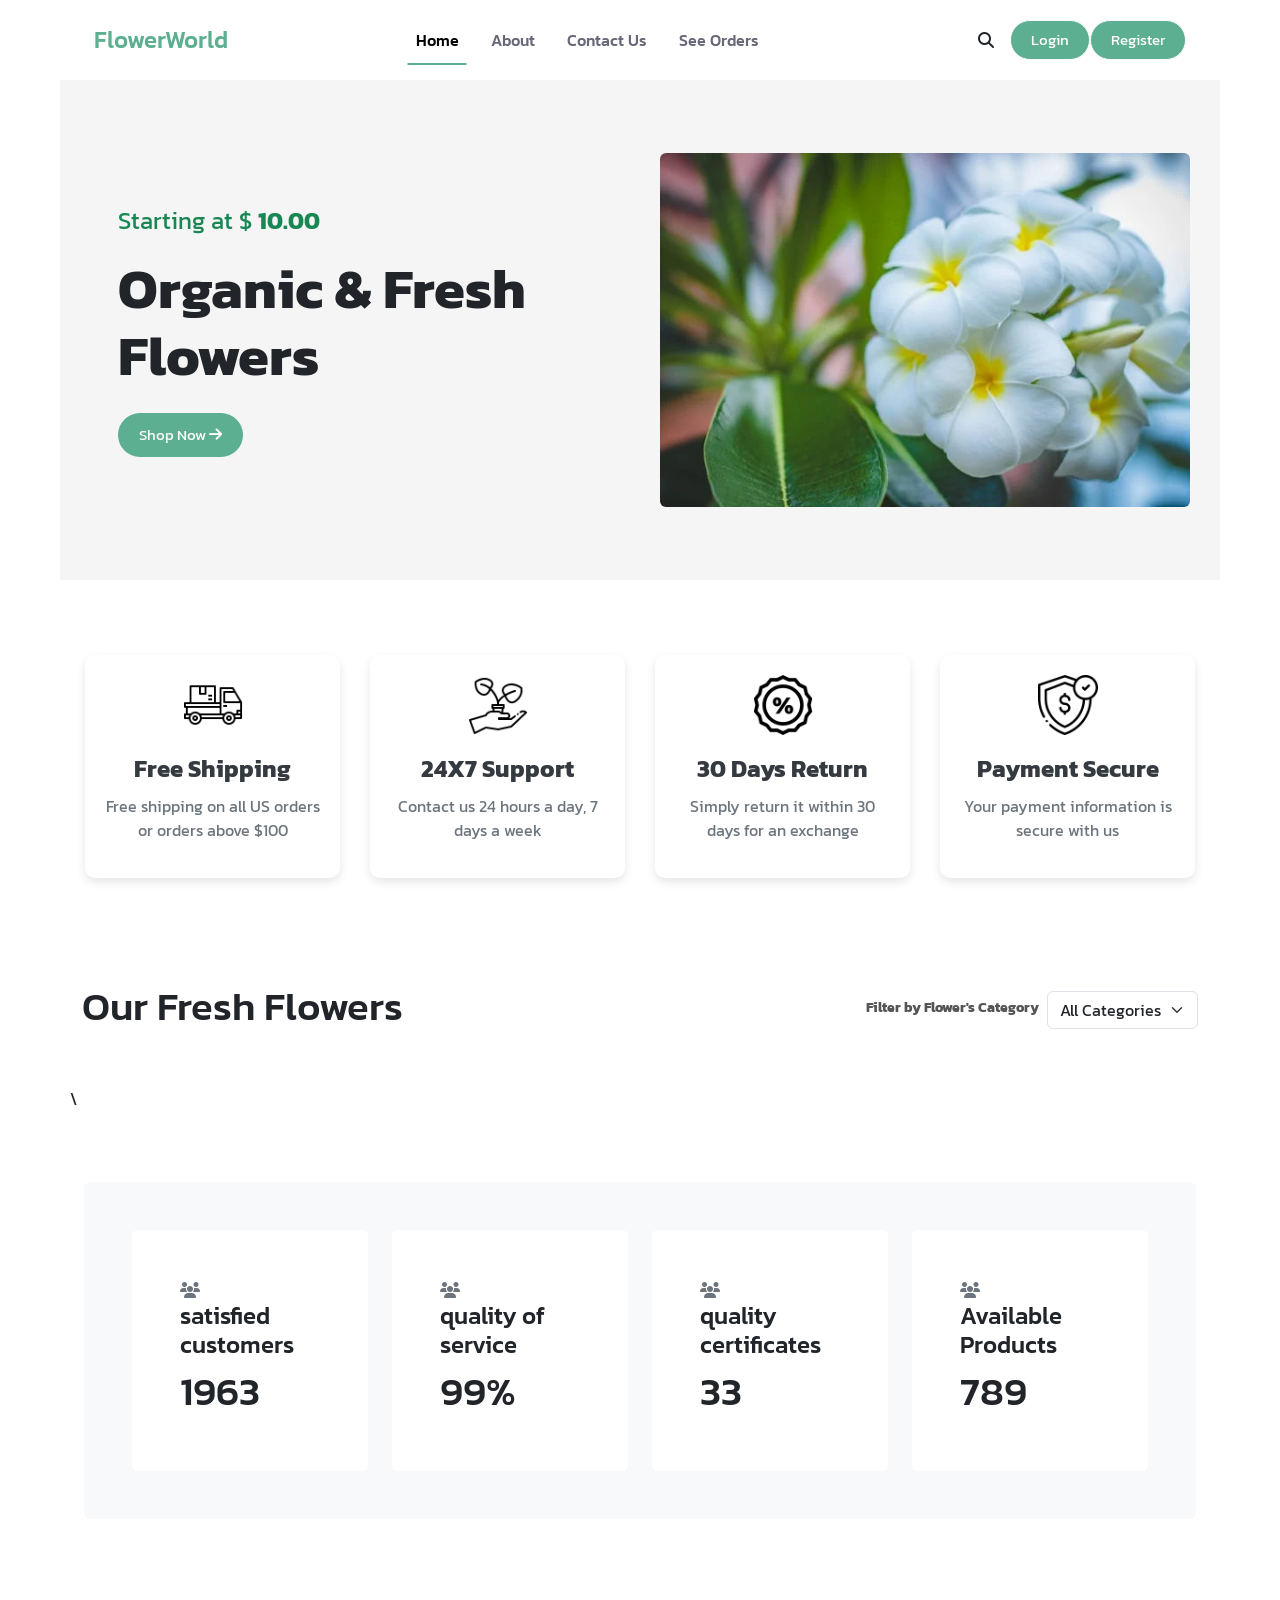
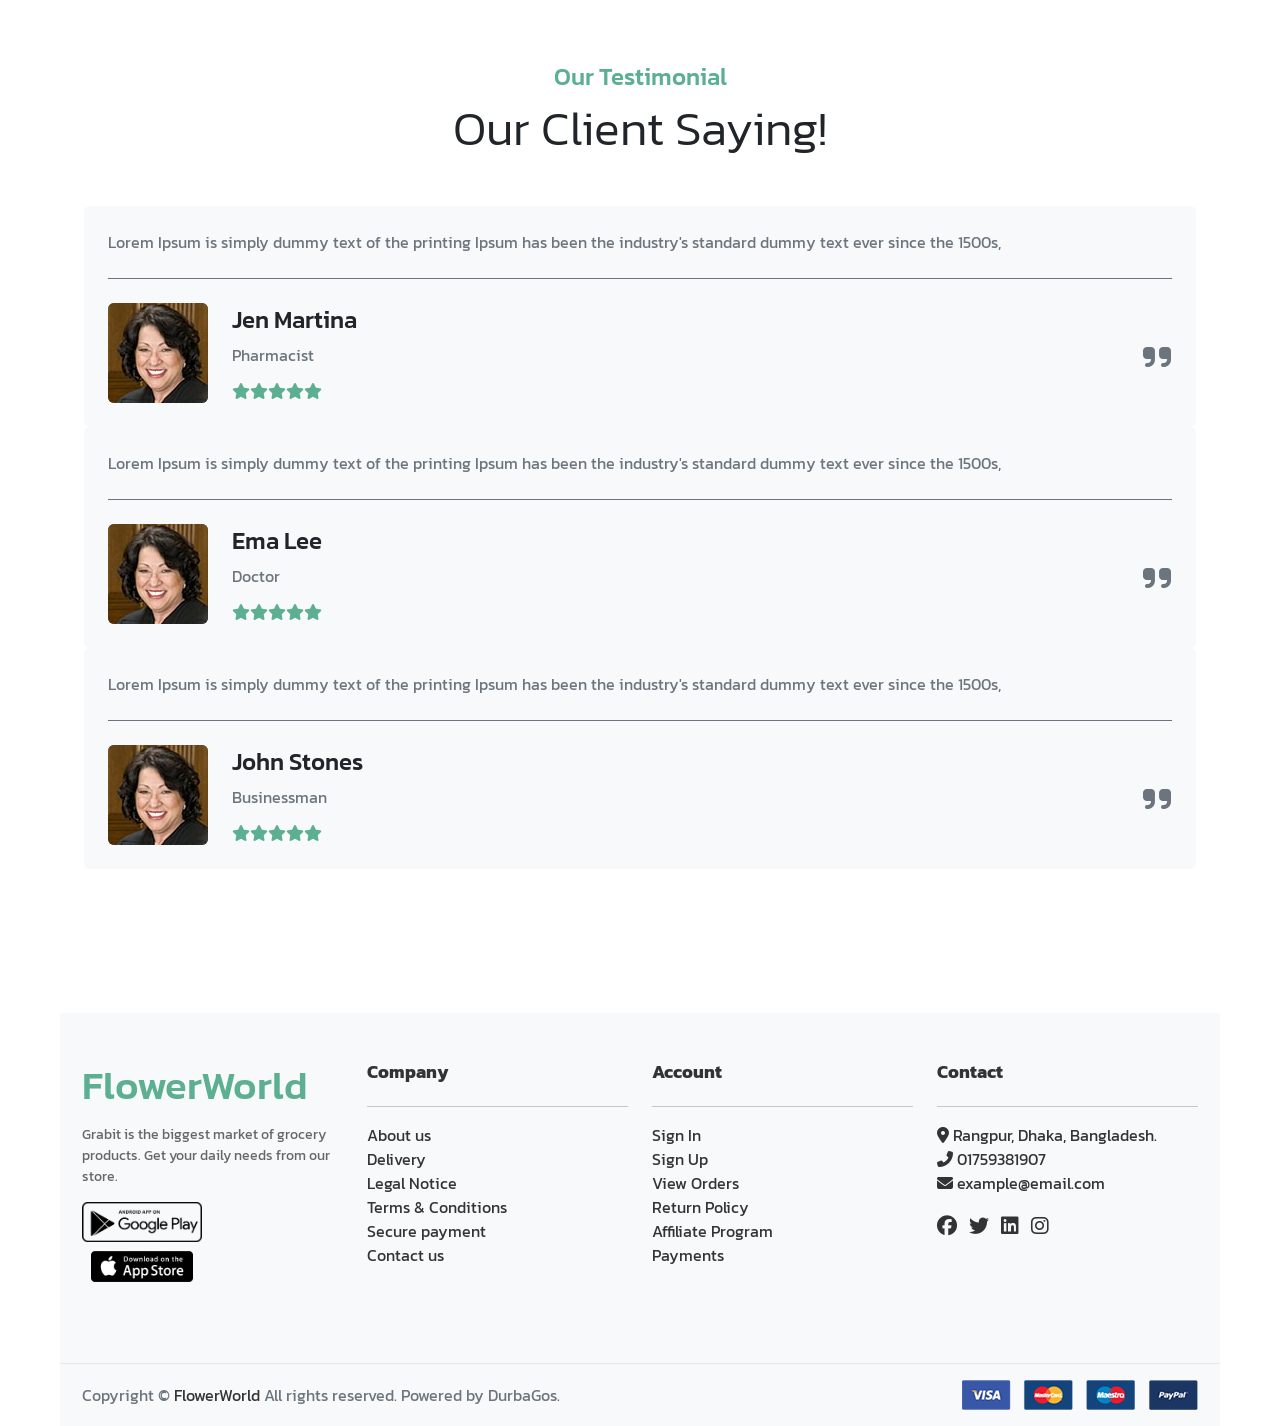
==== index.html @ 9cf4c295 "Some new functionalities added to the FlowerWorld Frontend" ====
<!DOCTYPE html>
<html lang="en">

<head>
    <meta charset="UTF-8">
    <meta http-equiv="X-UA-Compatible" content="IE=edge">
    <meta name="viewport" content="width=device-width, initial-scale=1.0">
    <title>Home</title>
    <link rel="preconnect" href="https://fonts.googleapis.com">
    <link rel="preconnect" href="https://fonts.gstatic.com" crossorigin>
    <link
        href="https://fonts.googleapis.com/css2?family=Edu+AU+VIC+WA+NT+Dots:wght@400..700&family=Kanit:ital,wght@0,100;0,200;0,300;0,400;0,500;0,600;0,700;0,800;0,900;1,100;1,200;1,300;1,400;1,500;1,600;1,700;1,800;1,900&display=swap"
        rel="stylesheet">
    <link rel="stylesheet" href="https://cdnjs.cloudflare.com/ajax/libs/font-awesome/6.0.0/css/all.min.css">
    <link href="https://cdn.jsdelivr.net/npm/bootstrap@5.2.3/dist/css/bootstrap.min.css" rel="stylesheet"
        integrity="sha384-rbsA2VBKQhggwzxH7pPCaAqO46MgnOM80zW1RWuH61DGLwZJEdK2Kadq2F9CUG65" crossorigin="anonymous">
    <link rel="stylesheet" href="https://cdnjs.cloudflare.com/ajax/libs/font-awesome/6.6.0/css/all.min.css"
        integrity="sha512-Kc323vGBEqzTmouAECnVceyQqyqdsSiqLQISBL29aUW4U/M7pSPA/gEUZQqv1cwx4OnYxTxve5UMg5GT6L4JJg=="
        crossorigin="anonymous" referrerpolicy="no-referrer" />
    <link href="css/style.css" rel="stylesheet">
</head>

<body>
    <header>
        <div class="container">
            <div class="row align-items-center">
                <div class="col-lg-12">
                    <nav class="navbar navbar-expand-lg fixed-top custom-navbar">
                        <div class="container-fluid">
                            <a class="navbar-brand me-auto" href="index.html">FlowerWorld</a>
                            <div class="offcanvas offcanvas-end" tabindex="-1" id="offcanvasNavbar"
                                aria-labelledby="offcanvasNavbarLabel">
                                <div class="offcanvas-header">
                                    <h5 class="offcanvas-title" id="offcanvasNavbarLabel">FlowerWorld</h5>
                                    <button type="button" class="btn-close" data-bs-dismiss="offcanvas"
                                        aria-label="Close"></button>
                                </div>
                                <div class="offcanvas-body">
                                    <ul class="navbar-nav justify-content-center flex-grow-1 pe-3">
                                        <li class="nav-item me-3">
                                            <a class="nav-link active custom-nav-link" aria-current="page"
                                                href="index.html">Home</a>
                                        </li>
                                        <li class="nav-item me-3">
                                            <a class="nav-link custom-nav-link" href="about.html">About</a>
                                        </li>
                                        <li class="nav-item me-3">
                                            <a class="nav-link custom-nav-link" href="./contact.html">Contact Us</a>
                                        </li>
                                        <li class="nav-item me-3">
                                            <a class="nav-link custom-nav-link" href="./orders.html">See Orders</a>
                                        </li>
                                    </ul>
                                </div>
                            </div>
    
                            <div class="me-3">
                                <i class="fas fa-search" data-bs-toggle="modal" data-bs-target="#searchModal"></i>
                            </div>

                            <a href="./login.html" class="btn btn-outline-light login-button">Login</a>
                            <a href="./register.html" class="btn btn-outline-light register-button">Register</a>

                            <a href="./profile.html" class="btn btn-outline-light profile-link d-none profile-button">Profile</a>
                            <a onclick="handleLogout()" class="btn btn-outline-light logout-button d-none logout-button">Logout</a>
    
                            <button class="navbar-toggler" type="button" data-bs-toggle="offcanvas"
                                data-bs-target="#offcanvasNavbar" aria-controls="offcanvasNavbar">
                                <span class="navbar-toggler-icon"></span>
                            </button>
                        </div>
                    </nav>
                </div>
            </div>
        </div>
    </header>
    

    <!-- Search Modal -->
    <div class="modal fade" id="searchModal" tabindex="-1" aria-labelledby="searchModalLabel" aria-hidden="true">
        <div class="modal-dialog">
            <div class="modal-content">
                <div class="modal-header">
                    <h5 class="modal-title" id="searchModalLabel">Search Flowers</h5>
                    <button type="button" class="btn-close" data-bs-dismiss="modal" aria-label="Close"></button>
                </div>
                <div class="modal-body">
                    <div class="mb-3">
                        <label for="modal-flower-search" class="form-label">Search by Flower Name</label>
                        <input type="text" id="modal-flower-search" class="form-control"
                            placeholder="Enter flower name">
                    </div>
                </div>
                <div class="modal-footer">
                    <button type="button" class="btn btn-secondary" data-bs-dismiss="modal">Close</button>
                    <button type="button" class="btn btn-primary" id="apply-filters">Apply Filters</button>
                </div>
            </div>
        </div>
    </div>

    <!-- Hero Start -->
    <div id="carouselExample" class="carousel slide" data-bs-ride="carousel">
        <div class="carousel-inner">
            <div class="carousel-item active">
                <div class="d-flex align-items-center" style="background-color: #f5f5f5; height: 500px;">
                    <div class="container my-5 py-5">
                        <div class="row align-items-center">
                            <div class="col-md-6 px-5">
                                <p class="text-success" style="font-size: 1.5rem;">Starting at $ <b>10.00</b></p>
                                <h1 class="display-4" style="font-weight: 700;">Organic & Fresh Flowers</h1>
                                <a href="orders.html" class="btn btn-lg mt-3 btn-shop-now">Shop Now <i
                                        class="fa-solid fa-arrow-right"></i></a>
                            </div>
                            <div class="col-md-6 text-center">
                                <img src="./image/pexels-photo-965982.webp" class="img-fluid rounded"
                                    alt="Organic vegetables" style="max-height: 400px;">
                            </div>
                        </div>
                    </div>
                </div>
            </div>

            <div class="carousel-item">
                <div class="d-flex align-items-center" style="background-color: #f5f5f5; height: 500px;">
                    <div class="container my-5 py-5">
                        <div class="row align-items-center">
                            <div class="col-md-6 px-5">
                                <p class="text-success" style="font-size: 1.5rem;">Starting at $ <b>10.00</b></p>
                                <h1 class="display-4" style="font-weight: 700;">Organic & Fresh Flowers</h1>
                                <!-- Shop Now Button -->
                                <a href="#" class="btn btn-lg mt-3 btn-shop-now">Shop Now <i
                                        class="fa-solid fa-arrow-right"></i></a>
                            </div>
                            <div class="col-md-6 text-center">
                                <img src="./image/pexels-photo-1179863.webp" class="img-fluid rounded"
                                    alt="Organic vegetables" style="max-height: 400px;">
                            </div>
                        </div>
                    </div>
                </div>
            </div>
        </div>

        <a class="carousel-control-prev" href="#carouselExample" role="button" data-bs-slide="prev">
            <span class="carousel-control-prev-icon" aria-hidden="true"></span>
            <span class="visually-hidden">Previous</span>
        </a>
        <a class="carousel-control-next" href="#carouselExample" role="button" data-bs-slide="next">
            <span class="carousel-control-next-icon" aria-hidden="true"></span>
            <span class="visually-hidden">Next</span>
        </a>
    </div>
    <!-- Hero End -->
    
    <section class="features-section">
        <div class="container">
            <div class="row justify-content-center">
                <div class="col-6 col-md-3 feature-box">
                    <div class="service-inner">
                        <div class="img">
                            <img src="./image/icons/delivery-truck_3644556.png" />
                        </div>
                        <div class="description text-center">
                            <h3>Free Shipping</h3>
                            <p>Free shipping on all US orders or orders above $100</p>
                        </div>
                    </div>
                </div>
                <div class="col-6 col-md-3 feature-box">
                    <div class="service-inner">
                        <div class="img">
                            <img src="./image/icons/save-plants_9310238.png" />
                        </div>
                        <div class="description text-center">
                            <h3>24X7 Support</h3>
                            <p>Contact us 24 hours a day, 7 days a week</p>
                        </div>
                    </div>
                </div>
                <div class="col-6 col-md-3 feature-box">
                    <div class="service-inner">
                        <div class="img">
                            <img src="./image/icons/sale_1685164.png" />
                        </div>
                        <div class="description text-center">
                            <h3>30 Days Return</h3>
                            <p>Simply return it within 30 days for an exchange</p>
                        </div>
                    </div>
                </div>
                <div class="col-6 col-md-3 feature-box">
                    <div class="service-inner">
                        <div class="img">
                            <img src="./image/icons/money_2746092.png" />
                        </div>
                        <div class="description text-center">
                            <h3>Payment Secure</h3>
                            <p>Your payment information is secure with us</p>
                        </div>
                    </div>
                </div>
            </div>
        </div>
    </section>



    <!-- Flower Card -->
    <div class="container my-4">
        <div class="row align-items-center">
            <div class="col-12 col-md-6">
                <h1 class="text-start">Our Fresh Flowers</h1>
            </div>
            <div class="col-12 col-md-6 d-flex justify-content-md-end align-items-center">
                <label for="category-select" class="form-label mt-3 mt-md-0 me-2 fw-bold">
                    Filter by Flower's
                    Category
                </label>
                <select id="category-select" class="form-select w-auto">
                    <option value="">All Categories</option>
                    <!-- Categories will be dynamically populated here -->
                </select>
            </div>
        </div>
        <div class="row mt-5" id="flower-container">
            <!-- Flower cards will be injected here by JS -->
            \
            <!-- <div class="col-md-6 col-lg-4 col-xl-3 mb-4">
            <div class="rounded position-relative fruite-item">
                <div class="fruite-img">
                    <img src="img" class="img-fluid w-100 rounded-top" alt="Flower Name">
                </div>
                <div class="text-white bg-secondary px-3 py-1 rounded position-absolute" style="top: 10px; left: 10px;">
                    Flower Category
                </div>
                <div class="p-4 border border-secondary border-top-0 rounded-bottom">
                    <h4>flower_name</h4>
                    <p>flower.description</p>
                    <div class="d-flex justify-content-between flex-lg-wrap">
                        <p class="text-dark fs-5 fw-bold mb-0">flower.price</p>
                        <a href="#" class="btn border border-secondary rounded-pill px-3 text-primary">
                            <i class="fa-solid fa-cart-shopping text-primary"></i> Buy Now
                        </a>
                    </div>
                </div>
            </div>
        </div> -->
        </div>
    </div>


    <section class="modal-part">
        <div class="modal fade" id="exampleModal" tabindex="-1" aria-labelledby="exampleModalLabel" aria-hidden="true">
            <div class="modal-dialog modal-dialog-centered">
                <div class="modal-content border border-3 border-light" style="background-color: #5CAF90;">
                    <div class="modal-header">
                        <h1 class="modal-title fs-5 text-white" id="singleFlowerTitle">Flower name</h1>
                    </div>
                    <div id="singleFlowerbody" class="modal-body p-0 bg-green"></div>
                    <div class="modal-footer">
                        <button type="button" class="btn btn-light" data-bs-dismiss="modal">Close</button>
                    </div>
                </div>
            </div>
        </div>
    </section>



    <!-- Fact Start -->
    <div class="container-fluid py-5">
        <div class="container">
            <div class="bg-light p-5 rounded">
                <div class="row g-4 justify-content-center">
                    <div class="col-md-6 col-lg-6 col-xl-3">
                        <div class="counter bg-white rounded p-5">
                            <i class="fa fa-users text-secondary"></i>
                            <h4>satisfied customers</h4>
                            <h1>1963</h1>
                        </div>
                    </div>
                    <div class="col-md-6 col-lg-6 col-xl-3">
                        <div class="counter bg-white rounded p-5">
                            <i class="fa fa-users text-secondary"></i>
                            <h4>quality of service</h4>
                            <h1>99%</h1>
                        </div>
                    </div>
                    <div class="col-md-6 col-lg-6 col-xl-3">
                        <div class="counter bg-white rounded p-5">
                            <i class="fa fa-users text-secondary"></i>
                            <h4>quality certificates</h4>
                            <h1>33</h1>
                        </div>
                    </div>
                    <div class="col-md-6 col-lg-6 col-xl-3">
                        <div class="counter bg-white rounded p-5">
                            <i class="fa fa-users text-secondary"></i>
                            <h4>Available Products</h4>
                            <h1>789</h1>
                        </div>
                    </div>
                </div>
            </div>
        </div>
    </div>
    <!-- Fact Start -->


    <!-- Tastimonial Start -->
    <div class="container-fluid testimonial py-5">
        <div class="container py-5">
            <div class="testimonial-header text-center">
                <h4 style="color: #5CAF90;">Our Testimonial</h4>
                <h1 class="display-5 mb-5 text-dark">Our Client Saying!</h1>
            </div>
            <div class="owl-carousel testimonial-carousel">
                <div class="testimonial-item img-border-radius bg-light rounded p-4">
                    <div class="position-relative">
                        <i class="fa fa-quote-right fa-2x text-secondary position-absolute"
                            style="bottom: 30px; right: 0;"></i>
                        <div class="mb-4 pb-4 border-bottom border-secondary">
                            <p class="mb-0">
                                Lorem Ipsum is simply dummy text of the printing Ipsum has been the
                                industry's standard dummy text ever since the 1500s,
                            </p>
                        </div>
                        <div class="d-flex align-items-center flex-nowrap">
                            <div class="bg-secondary rounded">
                                <img src="image/testimonial-1.jpg" class="img-fluid rounded"
                                    style="width: 100px; height: 100px;" alt="">
                            </div>
                            <div class="ms-4 d-block">
                                <h4 class="text-dark">Jen Martina</h4>
                                <p class="m-0 pb-3">Pharmacist</p>
                                <div class="d-flex pe-5">
                                    <i class="fas fa-star" style="color: #5CAF90;"></i>
                                    <i class="fas fa-star" style="color: #5CAF90;"></i>
                                    <i class="fas fa-star" style="color: #5CAF90;"></i>
                                    <i class="fas fa-star" style="color: #5CAF90;"></i>
                                    <i class="fas fa-star" style="color: #5CAF90;"></i>
                                </div>
                            </div>
                        </div>
                    </div>
                </div>
                <div class="testimonial-item img-border-radius bg-light rounded p-4">
                    <div class="position-relative">
                        <i class="fa fa-quote-right fa-2x text-secondary position-absolute"
                            style="bottom: 30px; right: 0;"></i>
                        <div class="mb-4 pb-4 border-bottom border-secondary">
                            <p class="mb-0">
                                Lorem Ipsum is simply dummy text of the printing Ipsum has been the
                                industry's standard dummy text ever since the 1500s,
                            </p>
                        </div>
                        <div class="d-flex align-items-center flex-nowrap">
                            <div class="bg-secondary rounded">
                                <img src="image/testimonial-1.jpg" class="img-fluid rounded"
                                    style="width: 100px; height: 100px;" alt="">
                            </div>
                            <div class="ms-4 d-block">
                                <h4 class="text-dark">Ema Lee</h4>
                                <p class="m-0 pb-3">Doctor</p>
                                <div class="d-flex pe-5">
                                    <i class="fas fa-star" style="color: #5CAF90;"></i>
                                    <i class="fas fa-star" style="color: #5CAF90;"></i>
                                    <i class="fas fa-star" style="color: #5CAF90;"></i>
                                    <i class="fas fa-star" style="color: #5CAF90;"></i>
                                    <i class="fas fa-star" style="color: #5CAF90;"></i>
                                </div>
                            </div>
                        </div>
                    </div>
                </div>
                <div class="testimonial-item img-border-radius bg-light rounded p-4">
                    <div class="position-relative">
                        <i class="fa fa-quote-right fa-2x text-secondary position-absolute"
                            style="bottom: 30px; right: 0;"></i>
                        <div class="mb-4 pb-4 border-bottom border-secondary">
                            <p class="mb-0">
                                Lorem Ipsum is simply dummy text of the printing Ipsum has been the
                                industry's standard dummy text ever since the 1500s,
                            </p>
                        </div>
                        <div class="d-flex align-items-center flex-nowrap">
                            <div class="bg-secondary rounded">
                                <img src="image/testimonial-1.jpg" class="img-fluid rounded"
                                    style="width: 100px; height: 100px;" alt="">
                            </div>
                            <div class="ms-4 d-block">
                                <h4 class="text-dark">John Stones</h4>
                                <p class="m-0 pb-3">Businessman</p>
                                <div class="d-flex pe-5">
                                    <i class="fas fa-star" style="color: #5CAF90;"></i>
                                    <i class="fas fa-star" style="color: #5CAF90;"></i>
                                    <i class="fas fa-star" style="color: #5CAF90;"></i>
                                    <i class="fas fa-star" style="color: #5CAF90;"></i>
                                    <i class="fas fa-star" style="color: #5CAF90;"></i>
                                </div>
                            </div>
                        </div>
                    </div>
                </div>
            </div>
        </div>
    </div>
    <!-- Tastimonial End -->
    

    <!-- Footer -->
    <footer class="gi-footer mt-5">
        <div class="footer-container">
            <div class="footer-top py-5">
                <div class="container">
                    <div class="row">
                        <!-- Company Info -->
                        <div class="col-sm-12 col-lg-3 gi-footer-cat mb-4">
                            <div class="gi-footer-widget gi-footer-company">
                                <h1 style="color: #5CAF90;">FlowerWorld</h1>
                                <p class="gi-footer-detail">Grabit is the biggest market of grocery products. Get your
                                    daily needs from our store.</p>
                                <div class="gi-app-store">
                                    <a href="#" class="footer-href">
                                        <img src="./image/playStore.png" class="android img-fluid" alt="android">
                                    </a>
                                    <a href="#" class="footer-href">
                                        <img src="./image/appStore.png" class="apple img-fluid" alt="apple">
                                    </a>
                                </div>
                            </div>
                        </div>

                        <!-- Company -->
                        <div class="col-sm-12 col-lg-3 mb-4">
                            <h4 class="gi-footer-heading">Company</h4>
                            <hr>
                            <ul class="list-unstyled">
                                <li><a href="about-us.html" class="footer-href">About us</a></li>
                                <li><a href="orders.html" class="footer-href">Delivery</a></li>
                                <li><a href="#" class="footer-href">Legal Notice</a></li>
                                <li><a href="#" class="footer-href">Terms & Conditions</a></li>
                                <li><a href="#" class="footer-href">Secure payment</a></li>
                                <li><a href="contact.html" class="footer-href">Contact us</a></li>
                            </ul>
                        </div>

                        <!-- Account -->
                        <div class="col-sm-12 col-lg-3 mb-4">
                            <h4 class="gi-footer-heading">Account</h4>
                            <hr>
                            <ul class="list-unstyled">
                                <li><a href="login.html" class="footer-href">Sign In</a></li>
                                <li><a href="register.html" class="footer-href">Sign Up</a></li>
                                <li><a href="orders.html" class="footer-href">View Orders</a></li>
                                <li><a href="#" class="footer-href">Return Policy</a></li>
                                <li><a href="#" class="footer-href">Affiliate Program</a></li>
                                <li><a href="#" class="footer-href">Payments</a></li>
                            </ul>
                        </div>

                        <div class="col-sm-12 col-lg-3 mb-4">
                            <h4 class="gi-footer-heading">Contact</h4>
                            <hr>
                            <ul class="list-unstyled">
                                <li><i class="fas fa-map-marker-alt"></i> Rangpur, Dhaka, Bangladesh.</li>
                                <li><i class="fas fa-phone-alt"></i> <a href="tel:+8801759381907"
                                        class="footer-href">01759381907</a></li>
                                <li><i class="fas fa-envelope"></i> <a href="mailto:example@email.com"
                                        class="footer-href">example@email.com</a></li>
                            </ul>
                            <div class="gi-footer-social">
                                <a href="#" class="me-2 footer-href"><i class="fab fa-facebook"></i></a>
                                <a href="#" class="me-2 footer-href"><i class="fab fa-twitter"></i></a>
                                <a href="#" class="me-2 footer-href"><i class="fab fa-linkedin"></i></a>
                                <a href="#" class="footer-href"><i class="fab fa-instagram"></i></a>
                            </div>
                        </div>
                    </div>
                </div>
            </div>
        </div>
        </div>
    </footer>

    <div class="footer-bottom py-3 bg-light">
        <div class="container">
            <div class="row align-items-center">
                <div class="col-lg-6 text-center text-lg-start">
                    <p class="mb-0">Copyright © <a href="index.html" class="footer-href">FlowerWorld</a> All rights
                        reserved. Powered by DurbaGos.
                    </p>
                </div>
                <div class="col-lg-6 text-center text-lg-end">
                    <img src="./image/payment.png" alt="payment" class="img-fluid">
                </div>
            </div>
        </div>
    </div>

    <script src="https://cdn.jsdelivr.net/npm/bootstrap@5.2.3/dist/js/bootstrap.bundle.min.js"
        integrity="sha384-kenU1KFdBIe4zVF0s0G1M5b4hcpxyD9F7jL+jjXkk+Q2h455rYXK/7HAuoJl+0I4"
        crossorigin="anonymous"></script>
    <script src="js/auth.js"></script>
    <script src="js/flowers.js"></script>
    <script>
        document.querySelectorAll('.btn-shop-now').forEach(button => {
            button.addEventListener('click', function (event) {
                event.stopPropagation();
            });
        });
    </script>

</body>

</html>
---- css/style.css ----
* {
    font-family: "Kanit", sans-serif;
    margin: 0;
    padding: 0;
    box-sizing: border-box;
}

body {
    max-width: 1200px;
    margin: 0 auto;
    padding: 0 20px;
    background-color: #fff;
}

.navbar {
    background-color: #fff;
    height: 80px;
    padding: 10px 0;
    position: sticky;
    top: 0;
    z-index: 1000;
}

.navbar-brand {
    font-weight: 500;
    font-size: 24px;
    color: #5CAF90;
    transition: color 0.3s ease;
}

.navbar-brand:hover {
    color: #439f75;
}

.login-button, .register-button, .profile-button, .logout-button {
    background-color: #5CAF90;
    color: #fff;
    font-size: 15px;
    padding: 8px 20px;
    border-radius: 50px;
    text-decoration: none !important;
    transition: background-color 0.4s ease, color 0.4s ease;
}

.login-button:hover, .register-button:hover, .profile-button:hover, .logout-button:hover {
    background-color: #439f75;
    color: #fff;
}


.navbar-toggler {
    border: none;
    font-size: 1.25rem;
}

.navbar-toggler:focus,
.btn-close:focus {
    box-shadow: none !important;
    outline: none !important;
}

@media (min-width: 991px) {
    .nav-link {
        color: #666777;
        font-weight: 500;
        position: relative;
        transition: color 0.3s ease;
    }

    .nav-link:hover,
    .nav-link.active {
        color: black !important;
    }

    .nav-link::before {
        content: "";
        position: absolute;
        bottom: -5px;
        left: 50%;
        transform: translateX(-50%);
        width: 0;
        height: 2px;
        background-color: #5CAF90;
        visibility: hidden;
        transition: width 0.3s ease-in-out, visibility 0.3s ease-in-out;
    }

    .nav-link:hover::before,
    .nav-link.active::before {
        width: 100%;
        visibility: visible;
    }
}

@media (max-width: 991px) {
    .nav-link {
        color: #666777;
        font-weight: 500;
        padding: 8px 20px;
    }

    .nav-link:hover,
    .nav-link.active {
        color: #5CAF90 !important;
    }
}

@media (max-width: 1200px) {
    body {
        width: 100%;
        padding: 0 15px;
    }
}

p.text-success {
    font-size: 1.5rem;
}


.carousel-control-prev-icon,
.carousel-control-next-icon {
    display: none;
}

.carousel-control-prev,
.carousel-control-next {
    z-index: 1;
}

.carousel-item {
    position: relative;
    z-index: 1;
}

.carousel-inner {
    position: relative;
    z-index: 2;
}

.carousel .btn-shop-now {
    z-index: 10;
    position: relative;
    padding: 10px 20px;
}

.carousel .container {
    z-index: 9;
    position: relative;
}

.carousel .row {
    position: relative;
    z-index: 8;
}

.carousel-item .col-md-6 {
    padding: 20px;
}

.btn-shop-now {
    background-color: #5CAF90;
    color: #fff;
    font-size: 15px;
    padding: 8px 20px;
    border-radius: 50px;
    text-decoration: none !important;
    transition: background-color 0.4s ease, color 0.4s ease;
}

.btn-shop-now:hover {
    background-color: #439f75;
    color: #fff;
}

.fruite-item {
    height: 450px;
    display: flex;
    flex-direction: column;
    justify-content: space-between;
    box-shadow: 0 4px 8px rgba(0, 0, 0, 0.1);
    border-radius: 10px;
}

.fruite-img img {
    height: 200px;
    object-fit: cover;
}

.p-4 {
    flex-grow: 1;
}

.buy-now-btn {
    background-color: #5CAF90;
    color: #fff;
    padding: 5px 15px;
    font-size: 1rem;
    transition: background-color 0.3s ease;
}

.buy-now-btn:hover {
    background-color: #439f75;
    color: #fff;
}

@media (min-width: 768px) {
    .fruite-item {
        height: 500px;
    }
}


.features-section {
    margin-top: 25px;
    padding: 50px 0;
}

.feature-box {
    padding: 0 15px;
    box-sizing: border-box;
    margin-bottom: 30px;
}

.service-inner {
    padding: 20px;
    text-align: center;
    border-radius: 10px;
    background-color: #fff;
    box-shadow: 0 4px 10px rgba(0, 0, 0, 0.1);
}

.img img {
    width: 60px;
    height: auto;
    margin-bottom: 20px;
}


h3 {
    font-size: 1.5rem;
    margin-bottom: 10px;
    color: #343a40;
}

p {
    font-size: 1rem;
    color: #6c757d;
}

/* login-page */
.box-area {
    width: 930px !important;
}

.right-box {
    padding: 40px 30px 40px 40px !important;
}

::placeholder {
    font-size: 16px !important;
}

@media only screen and (min-width: 768px) {
    .box-area {
        margin: 0 10px;
    }

    .left-box {
        overflow: hidden !important;
    }

    .right-box {
        padding: 20px;
    }
}



/* Register Page */

.container,
.form-control {
    border-radius: 10px;
}

input[type="text"],
input[type="email"],
input[type="password"],
input[type="number"],
select {
    border: 1px solid #ced4da;
    box-shadow: none;
    border-radius: 0.5rem;
    transition: border-color 0.3s ease;
}

input:focus,
select:focus {
    border-color: #80bdff;
    outline: 0;
    box-shadow: 0 0 10px rgba(0, 123, 255, 0.5);
}

h3 {
    font-weight: bold;
}

.form-label {
    color: #333;
    font-weight: bold;
}

.fs-5 {
    font-size: 1.2rem;
}

.fs-6 {
    font-size: 1rem;
}

p.form-p {
    margin-top: 1rem;
    font-size: 1rem;
    color: #555;
}

/* Footer Section */
.gi-footer {
    background-color: #f8f9fa;
    color: #333;
}

.gi-footer-heading {
    font-size: 18px;
    margin-bottom: 1.5rem;
    font-weight: bold;
}

.gi-footer-detail {
    margin: 15px 0;
    font-size: 14px;
    color: #666;
}

.gi-app-store img {
    width: 120px;
    margin-right: 10px;
}

.gi-footer-social a {
    font-size: 20px;
    color: #333;
    transition: color 0.3s;
}

.gi-footer-social a:hover {
    color: #5CAF90;
}

.gi-footer-contact ul, 
.gi-footer-links ul {
    padding: 0;
    list-style: none;
}

.gi-footer-contact li,
.gi-footer-links li {
    margin-bottom: 10px;
    font-size: 14px;
}

.footer-bottom {
    border-top: 1px solid #e6e6e6;
}

.footer-copy {
    font-size: 14px;
    color: #666;
}

.footer-bottom-right img {
    max-width: 250px;
}

.gi-footer-logo {
    max-width: 150px;
}

.footer-href{
    text-decoration: none !important;
    color: #333;
}

.footer-href:hover{
    color:#5CAF90;
}

/* Contact Us Section */
.contact-section
{
    margin-top: 50px;
    position: relative;
    min-height: 100vh;
    padding:50px 100px;
    display: flex;
    justify-content: center;
    align-items: center;
    flex-direction: column;
    background:url(../image/background-contact.webp);
    background-size: cover;
}

.contact-section .contact-content{
    max-width: 800px !important;
    text-align: center !important;
    color:#fff;
}

.contact-section .contact-content h2{
    font-size: 36px;
    font-weight: 500;
}

.contact-container
{
    width:100%;
    display: flex !important;
    justify-content: center !important;
    align-items: center;
    margin-top: 30px;
}

.contact-info {
    display: flex;
    flex-direction: column;
    gap: 20px;
}

.contact-item {
    display: flex;
    align-items: center;
    gap: 15px;
    padding: 10px;
    background-color: rgba(0, 0, 0, 0.6); /* Optional for better readability */
    border-radius: 10px;
}

.contact-item i {
    font-size: 24px;
    color: teal;
}

.contact-item h3 {
    margin: 0;
    font-size: 20px;
    color: teal;
}

.contact-item p {
    margin: 0;
    color: white;
}


.contact-form {
    background: #f7f7f7;
    padding: 30px;
    border-radius: 10px;
    box-shadow: 0 4px 8px rgba(0, 0, 0, 0.1);
}

.contact-form h2.form-title {
    font-size: 28px;
    font-weight: bold;
    margin-bottom: 20px;
    color: #333;
    text-align: center;
}

.input-box {
    position: relative;
}

.form-label {
    font-size: 14px;
    font-weight: 600;
    margin-bottom: 5px;
    display: block;
    color: #555;
}

.form-control {
    border-radius: 5px;
    padding: 12px 15px;
    font-size: 16px;
    border: 1px solid #ddd;
    box-shadow: none;
    transition: all 0.3s ease;
}

.form-control:focus {
    border-color: #007bff;
    box-shadow: 0 0 5px rgba(0, 123, 255, 0.3);
}

button[type="submit"] {
    width: 100%;
    padding: 8px 12px;
    background-color: #007bff;
    color: #fff;
    border: none;
    border-radius: 50px;
    font-size: 18px;
    font-weight: bold;
    transition: background-color 0.3s ease;
}

button[type="submit"]:hover {
    background-color: #0056b3;
}

/* About Page */
.stylish-hr {
    border: 0;
    height: 1px;
    background: linear-gradient(to right, #5CAF90, #fff, #5CAF90); /* Gradient effect */
    margin: 20px 0;
}
.section-header{
    padding-bottom: 15px !important;
}
.section-header h2{
    font-weight: 700;
}
.icon-area{
    text-align: center;
}
.icon-area i{
    font-size: 80px;
    margin-bottom: 20px !important;
}
.content p{
    width: 60%;
    margin:auto !important;
}
.img-area {
    width: 200px;
    height: 200px;
    border-radius: 50% !important;
    display: block;
    margin: auto !important;
    margin-bottom: 100px;
    overflow: hidden;
}
.img-area img{
    width: 100%;
    height: 100%;
    object-fit: cover;
}
.content h5{
    font-weight: 900;
    margin-top: 15px !important;
}
.carousel-indicators{
    bottom: -80px;
}
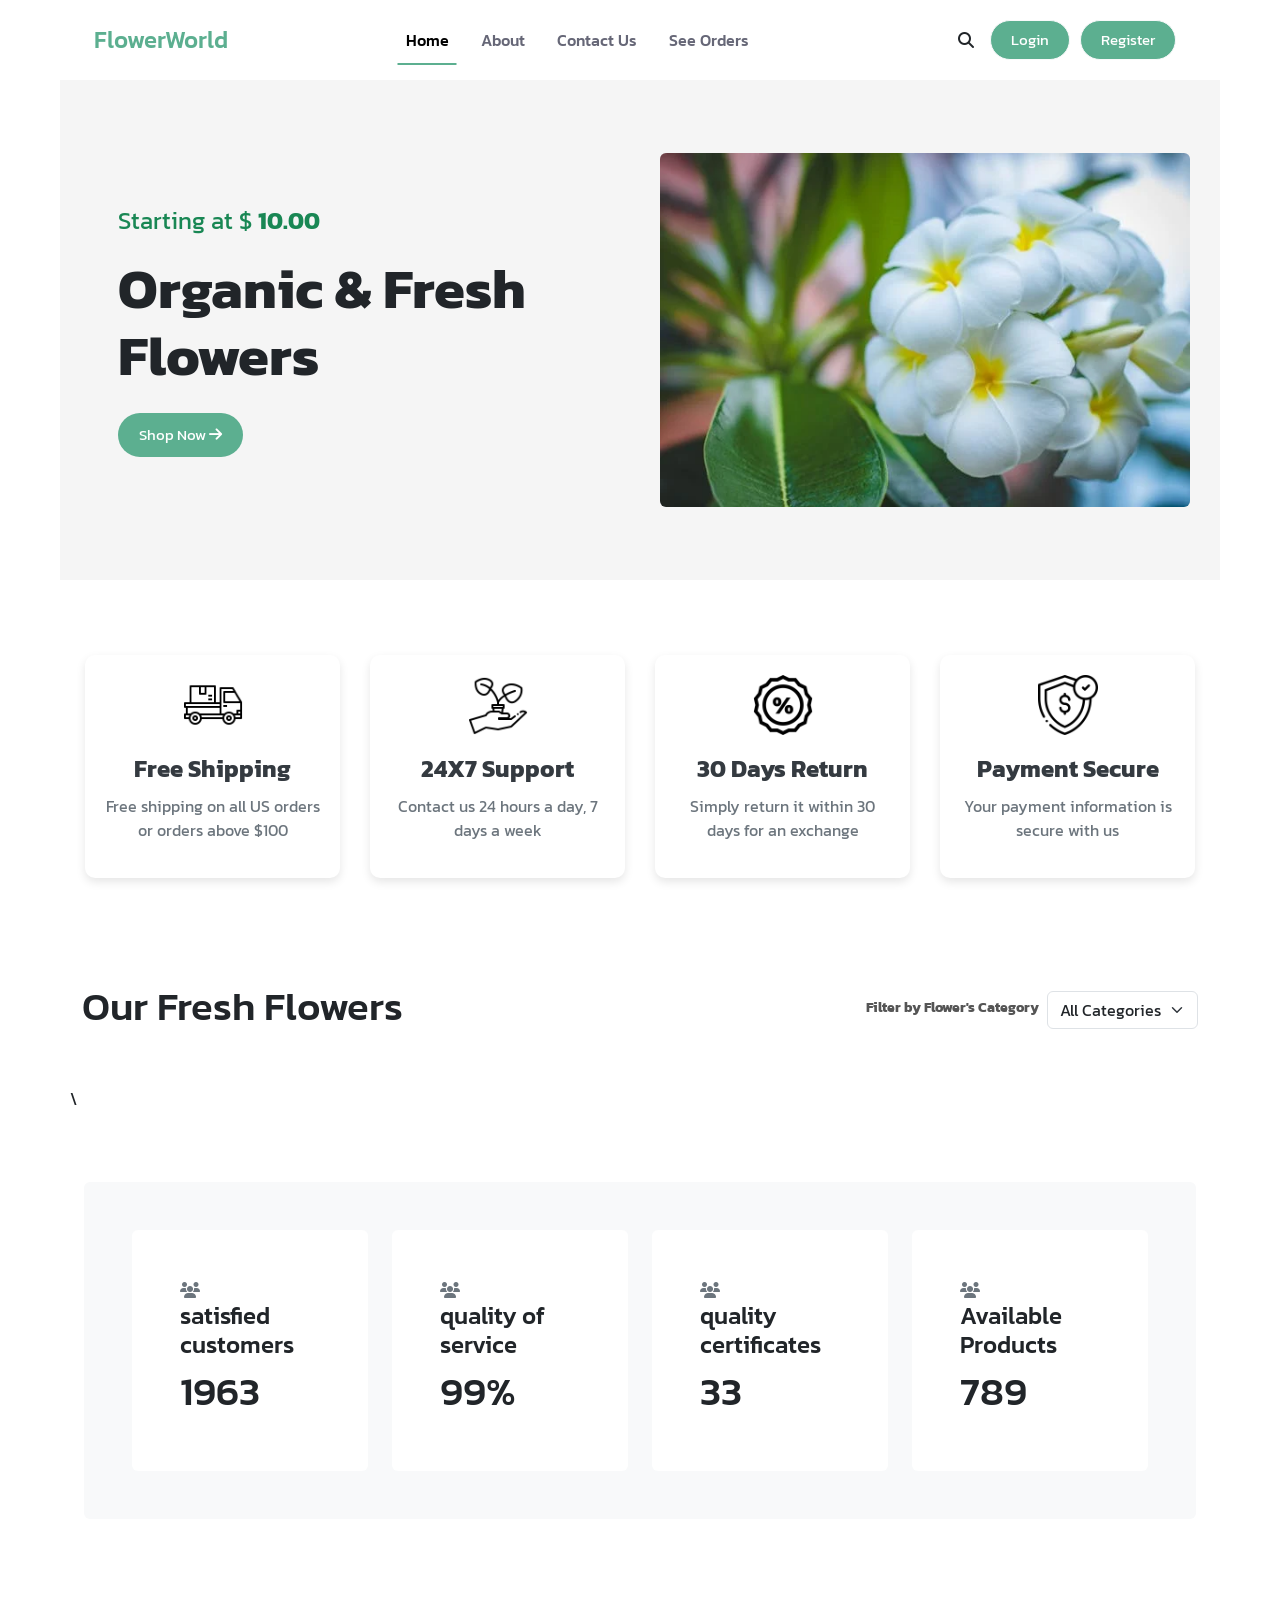
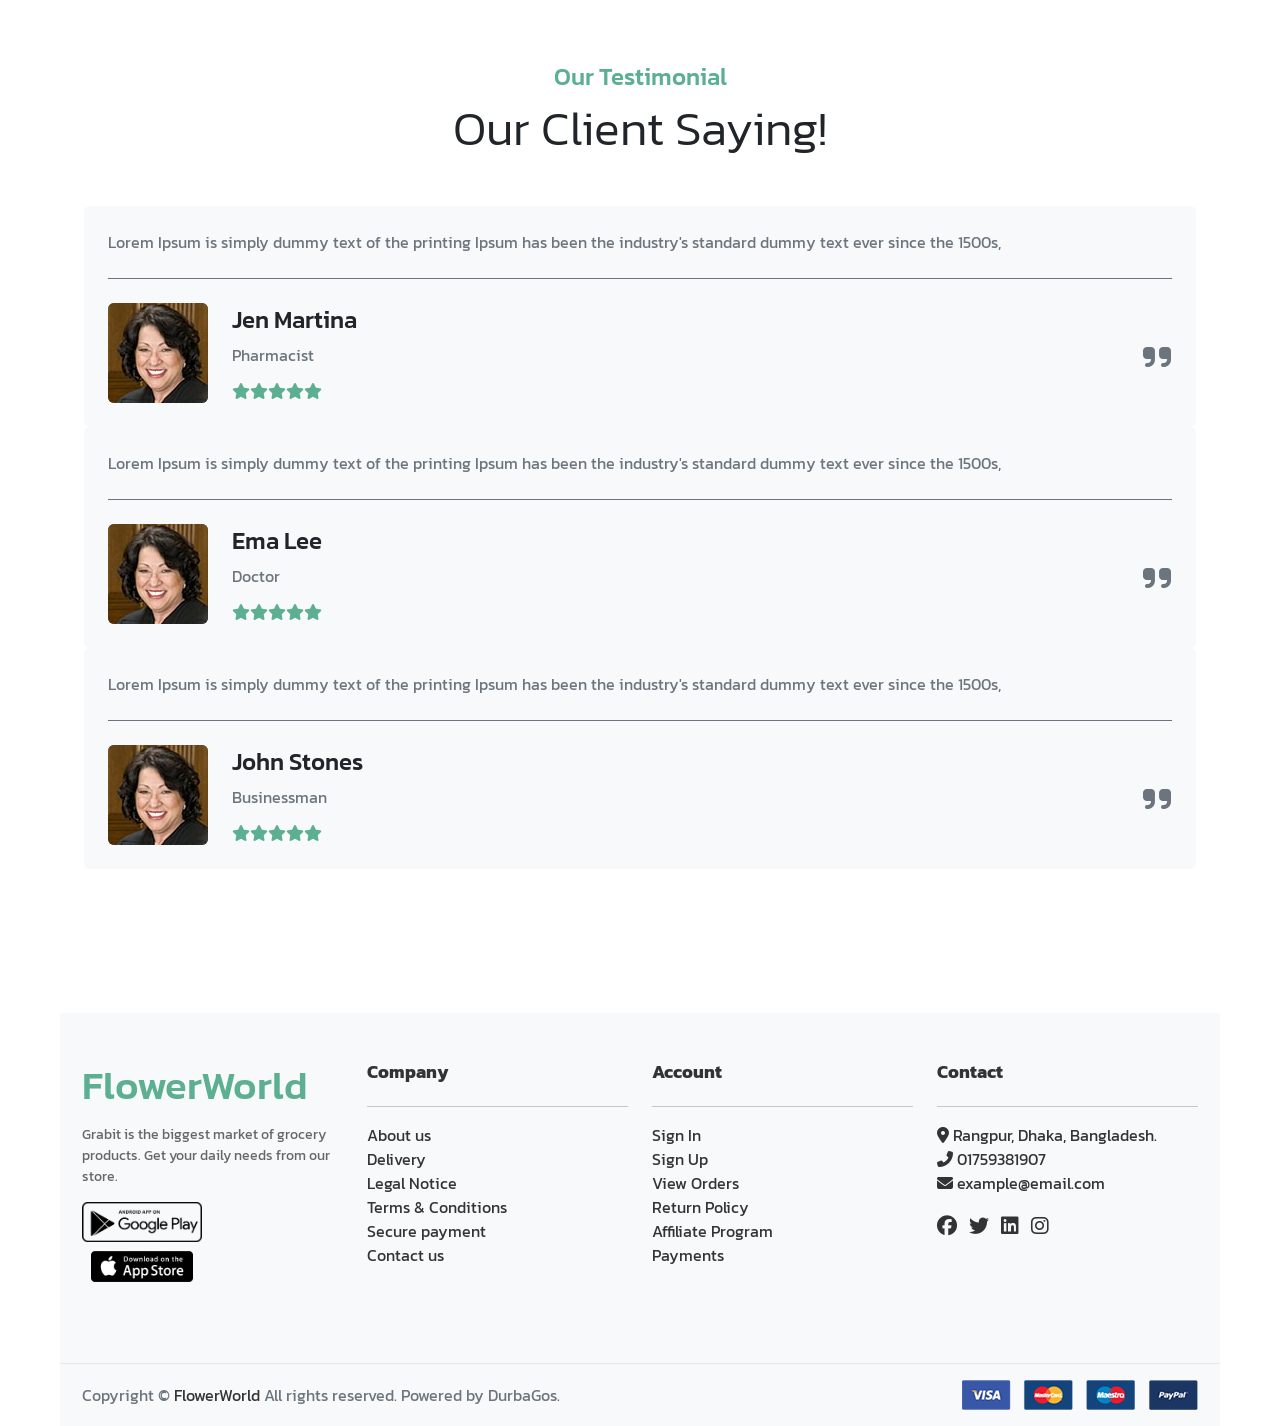
==== commit 684346a0: "Some changes required" ====
--- a/index.html
+++ b/index.html
@@ -48,7 +48,7 @@
                                             <a class="nav-link custom-nav-link" href="./contact.html">Contact Us</a>
                                         </li>
                                         <li class="nav-item me-3">
-                                            <a class="nav-link custom-nav-link" href="./orders.html">See Orders</a>
+                                            <a class="nav-link custom-nav-link" id="seeOrdersNav" href="./orders.html">See Orders</a>
                                         </li>
                                     </ul>
                                 </div>
@@ -254,13 +254,7 @@
         <div class="modal fade" id="exampleModal" tabindex="-1" aria-labelledby="exampleModalLabel" aria-hidden="true">
             <div class="modal-dialog modal-dialog-centered">
                 <div class="modal-content border border-3 border-light" style="background-color: #5CAF90;">
-                    <div class="modal-header">
-                        <h1 class="modal-title fs-5 text-white" id="singleFlowerTitle">Flower name</h1>
-                    </div>
                     <div id="singleFlowerbody" class="modal-body p-0 bg-green"></div>
-                    <div class="modal-footer">
-                        <button type="button" class="btn btn-light" data-bs-dismiss="modal">Close</button>
-                    </div>
                 </div>
             </div>
         </div>
--- a/css/style.css
+++ b/css/style.css
@@ -40,6 +40,7 @@
     border-radius: 50px;
     text-decoration: none !important;
     transition: background-color 0.4s ease, color 0.4s ease;
+    margin-right: 10px;
 }
 
 .login-button:hover, .register-button:hover, .profile-button:hover, .logout-button:hover {
